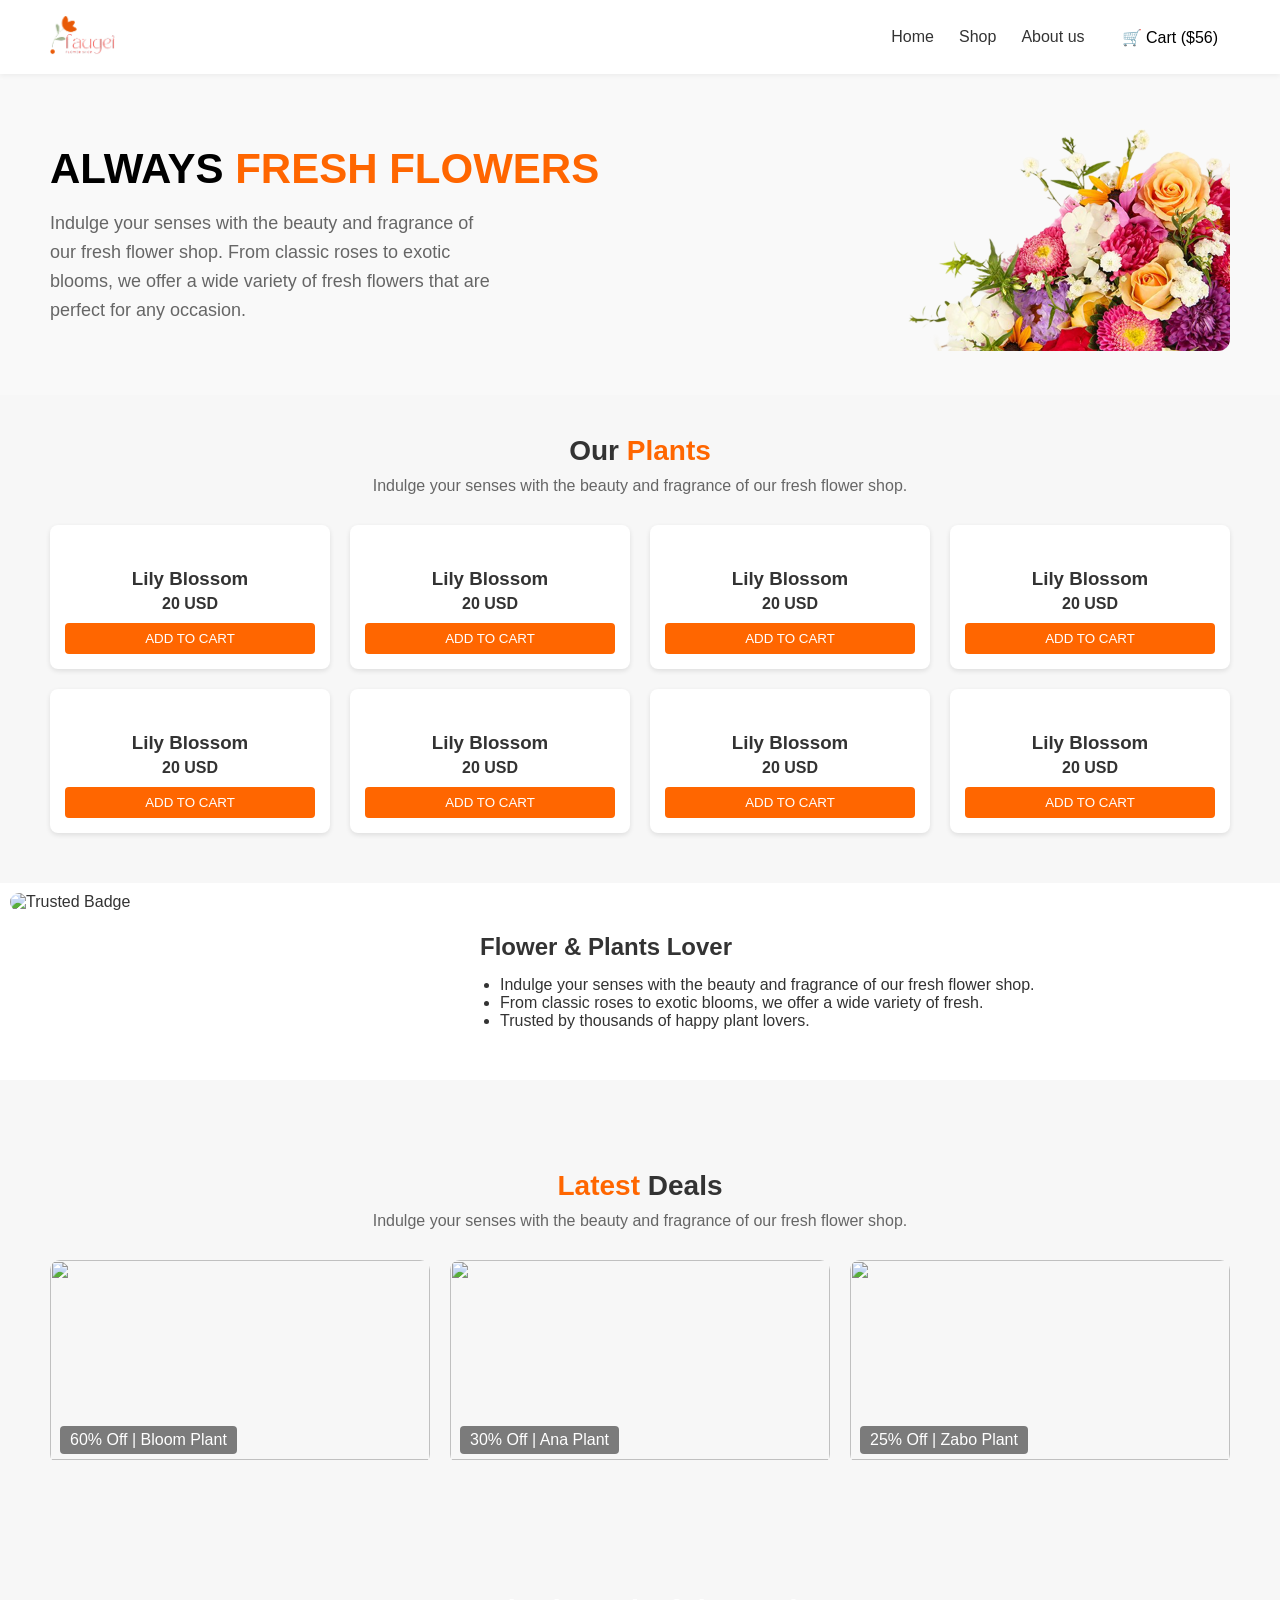
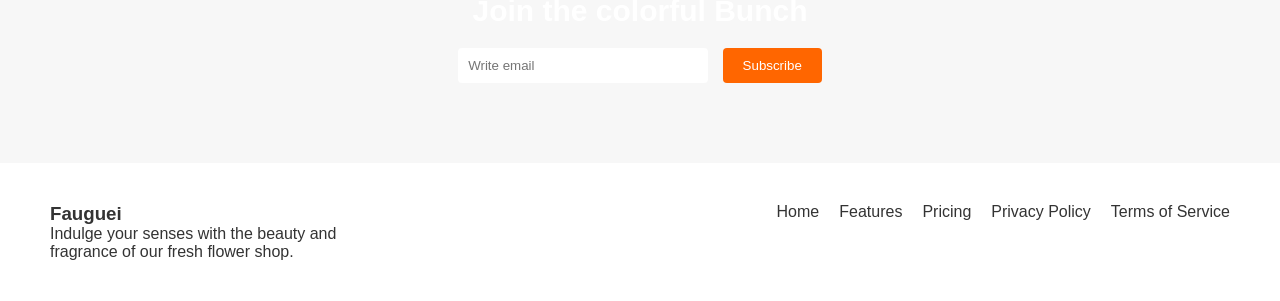
==== assignment2.html @ 5e363821 "nav bar and banner section" ====
<!DOCTYPE html>
<html lang="en">
<head>
  <meta charset="UTF-8">
  <meta name="viewport" content="width=device-width, initial-scale=1.0">
  <title>Fauguei Flower Shop</title>
  <link rel="stylesheet" href="style.css">
</head>
<body>

  <!-- Navbar -->
<nav class="navbar">
  <!-- Left: Logo -->
  <div class="logo">
    <img src="logo.png" alt="Website Logo"> 
  </div>

  <!-- Right: Menu items + cart -->
  <div class="menu">
    <a href="#">Home</a>
    <a href="#">Shop</a>
    <a href="#">About us</a>
    <a href="#" class="cart">
      🛒 Cart ($56)
    </a>
  </div>

  <!-- Mobile Cart (only shows on small screens) -->
  <div class="mobile-cart">
    🛒 Cart ($56)
  </div>
</nav>


  <section class="banner">
  <!-- Left Content -->
  <div class="banner-content">
    <h1>
      <span class="black-text">ALWAYS</span> 
      <span class="orange-text">FRESH FLOWERS</span>
    </h1>
    <p>
      Indulge your senses with the beauty and fragrance of our fresh flower shop.  
      From classic roses to exotic blooms, we offer a wide variety of fresh flowers  
      that are perfect for any occasion.
    </p>
  </div>

  <!-- Right Image -->
  <div class="banner-image">
    <img src="hero-flower.png" alt="Beautiful Flowers">
  </div>
</section>



  <!-- Plants Section -->
  <h2 class="section-title">Our <span style="color:#ff6600;">Plants</span></h2>
  <p class="section-subtitle">Indulge your senses with the beauty and fragrance of our fresh flower shop.</p>

  <div class="plants-grid">
    <!-- Repeat 8 cards -->
    <div class="plant-card">
      <img src="https://images.unsplash.com/photo-1616627981396-bf3e7303e4f8" alt="">
      <h3>Lily Blossom</h3>
      <p>20 USD</p>
      <button onclick="alert('Flower Added to Cart')">ADD TO CART</button>
    </div>
    <div class="plant-card">
      <img src="https://images.unsplash.com/photo-1616627981396-bf3e7303e4f8" alt="">
      <h3>Lily Blossom</h3>
      <p>20 USD</p>
      <button onclick="alert('Flower Added to Cart')">ADD TO CART</button>
    </div>
    <div class="plant-card">
      <img src="https://images.unsplash.com/photo-1616627981396-bf3e7303e4f8" alt="">
      <h3>Lily Blossom</h3>
      <p>20 USD</p>
      <button onclick="alert('Flower Added to Cart')">ADD TO CART</button>
    </div>
    <div class="plant-card">
      <img src="https://images.unsplash.com/photo-1616627981396-bf3e7303e4f8" alt="">
      <h3>Lily Blossom</h3>
      <p>20 USD</p>
      <button onclick="alert('Flower Added to Cart')">ADD TO CART</button>
    </div>
    <div class="plant-card">
      <img src="https://images.unsplash.com/photo-1616627981396-bf3e7303e4f8" alt="">
      <h3>Lily Blossom</h3>
      <p>20 USD</p>
      <button onclick="alert('Flower Added to Cart')">ADD TO CART</button>
    </div>
    <div class="plant-card">
      <img src="https://images.unsplash.com/photo-1616627981396-bf3e7303e4f8" alt="">
      <h3>Lily Blossom</h3>
      <p>20 USD</p>
      <button onclick="alert('Flower Added to Cart')">ADD TO CART</button>
    </div>
    <div class="plant-card">
      <img src="https://images.unsplash.com/photo-1616627981396-bf3e7303e4f8" alt="">
      <h3>Lily Blossom</h3>
      <p>20 USD</p>
      <button onclick="alert('Flower Added to Cart')">ADD TO CART</button>
    </div>
    <div class="plant-card">
      <img src="https://images.unsplash.com/photo-1616627981396-bf3e7303e4f8" alt="">
      <h3>Lily Blossom</h3>
      <p>20 USD</p>
      <button onclick="alert('Flower Added to Cart')">ADD TO CART</button>
    </div>
  </div>

  <!-- Plants Lover Section -->
  <section class="lover-section">
    <img src="https://images.unsplash.com/photo-1509042239860-f550ce710b93" alt="">
    <img src="https://upload.wikimedia.org/wikipedia/commons/thumb/e/e4/Gold_Star_with_Seal.svg/512px-Gold_Star_with_Seal.svg.png" class="trusted-badge" alt="Trusted Badge">
    <div class="lover-content">
      <h2>Flower & Plants Lover</h2>
      <ul>
        <li>Indulge your senses with the beauty and fragrance of our fresh flower shop.</li>
        <li>From classic roses to exotic blooms, we offer a wide variety of fresh.</li>
        <li>Trusted by thousands of happy plant lovers.</li>
      </ul>
    </div>
  </section>

  <!-- Latest Deals -->
  <section class="deals-section">
    <h2 class="section-title"><span style="color:#ff6600;">Latest</span> Deals</h2>
    <p class="section-subtitle">Indulge your senses with the beauty and fragrance of our fresh flower shop.</p>
    <div class="deals-grid">
      <div class="deal-card">
        <img src="https://images.unsplash.com/photo-1524592094714-0f0654e20314" alt="">
        <div class="deal-text">60% Off | Bloom Plant</div>
      </div>
      <div class="deal-card">
        <img src="https://images.unsplash.com/photo-1509042239860-f550ce710b93" alt="">
        <div class="deal-text">30% Off | Ana Plant</div>
      </div>
      <div class="deal-card">
        <img src="https://images.unsplash.com/photo-1524592094714-0f0654e20314" alt="">
        <div class="deal-text">25% Off | Zabo Plant</div>
      </div>
    </div>
  </section>

  <!-- Join Section -->
  <section class="join-section">
    <h2>Join the colorful Bunch</h2>
    <input type="email" placeholder="Write email">
    <button>Subscribe</button>
  </section>

  <!-- Footer -->
  <footer>
    <div class="footer-left">
      <h3>Fauguei</h3>
      <p>Indulge your senses with the beauty and fragrance of our fresh flower shop.</p>
    </div>
    <div class="footer-links">
      <a href="#">Home</a>
      <a href="#">Features</a>
      <a href="#">Pricing</a>
      <a href="#">Privacy Policy</a>
      <a href="#">Terms of Service</a>
    </div>
  </footer>

</body>
</html>
---- style.css ----
* {
  margin: 0;
  padding: 0;
  box-sizing: border-box;
  font-family: Arial, sans-serif;
}

body {
  background: #f7f7f7;
  color: #333;
}

a {
  text-decoration: none;
  color: inherit;
}

/* NAVBAR BASE */
.navbar {
  width: 100%;
  display: flex;
  justify-content: space-between;
  align-items: center;
  padding: 15px 50px;
  background: #fff;
  box-shadow: 0 2px 5px rgba(0,0,0,0.05);
  position: sticky;
  top: 0;
  z-index: 100;
}

.logo img {
  height: 40px; /* Adjust logo size */
}

.menu {
  display: flex;
  align-items: center;
  gap: 25px;
}

.menu a {
  text-decoration: none;
  color: #333;
  font-weight: 500;
}

.menu a.cart {
  background: white;
  color: black;
  padding: 8px 12px;
  border-radius: 5px;
}

/* Hide mobile cart on desktop */
.mobile-cart {
  display: none;
}

/* MOBILE RESPONSIVE */
@media (max-width: 768px) {
  /* Hide normal menu links */
  .menu {
    display: none;
  }

  /* Show mobile cart icon on right */
  .mobile-cart {
    display: block;
    background: #ff6600;
    color: #fff;
    padding: 8px 12px;
    border-radius: 5px;
    font-weight: bold;
  }
}


/* Banner Section */
.banner {
  display: flex;
  align-items: center;
  justify-content: space-between;
  padding: 40px 50px;  /* Reduced padding for less gap */
  background: #f9f9f9;
  gap: 30px;           /* Slight gap between image & text */
}

.banner-content {
  flex: 1;
}

.banner-content h1 {
  font-size: 42px;
  font-weight: bold;
  line-height: 1.2;
  margin-bottom: 15px; /* Less bottom margin for tighter spacing */
}

/* Black & Orange text colors */
.banner-content .black-text {
  color: #000;
}

.banner-content .orange-text {
  color: #ff6600;
}

.banner-content p {
  font-size: 18px;
  color: #666;
  max-width: 450px;
  line-height: 1.6;
  margin-bottom: 0; /* No extra gap */
}

.banner-image {
  flex: 1;
  text-align: right;
}

.banner-image img {
  width: 380px; /* Slightly smaller */
  max-width: 100%;
  border-radius: 12px;
}

/* Mobile Responsive */
@media (max-width: 768px) {
  .banner {
    flex-direction: column;
    text-align: left;
    padding: 20px;
  }

  .banner-image {
    order: -1;        /* Moves image to top */
    text-align: center;
    margin-bottom: 15px;
  }

  .banner-content h1 {
    font-size: 32px;
  }

  .banner-content p {
    font-size: 16px;
  }
}



/* PLANTS SECTION */
.section-title {
  text-align: center;
  margin: 40px 0 10px;
  font-size: 28px;
}

.section-subtitle {
  text-align: center;
  margin-bottom: 30px;
  color: #666;
}

.plants-grid {
  display: grid;
  grid-template-columns: repeat(4, 1fr);
  gap: 20px;
  padding: 0 50px 50px;
}

.plant-card {
  background: #fff;
  padding: 15px;
  text-align: center;
  border-radius: 8px;
  box-shadow: 0 2px 5px rgba(0,0,0,0.1);
}

.plant-card img {
  width: 100%;
  border-radius: 8px;
}

.plant-card h3 {
  margin: 10px 0 5px;
}

.plant-card p {
  font-weight: bold;
  margin-bottom: 10px;
}

.plant-card button {
  background: #ff6600;
  color: #fff;
  padding: 8px 15px;
  border: none;
  cursor: pointer;
  width: 100%;
  border-radius: 4px;
}

/* Plants Lover Section */
.lover-section {
  display: flex;
  align-items: center;
  justify-content: space-between;
  padding: 50px;
  background: #fff;
  position: relative;
}

.lover-section img {
  width: 400px;
  border-radius: 10px;
}

.lover-content {
  flex: 1;
  padding-left: 30px;
}

.lover-content h2 {
  margin-bottom: 15px;
}

.lover-content ul {
  list-style: disc;
  padding-left: 20px;
}

/* Trusted Badge */
.trusted-badge {
  position: absolute;
  top: 10px;
  left: 10px;
  width: 80px;
  animation: spin 6s linear infinite;
}

@keyframes spin {
  0% { transform: rotate(0deg); }
  100% { transform: rotate(360deg); }
}

/* Latest Deals */
.deals-section {
  padding: 50px;
}

.deals-grid {
  display: grid;
  grid-template-columns: repeat(3, 1fr);
  gap: 20px;
}

.deal-card {
  position: relative;
  border-radius: 10px;
  overflow: hidden;
}

.deal-card img {
  width: 100%;
  height: 200px;
  object-fit: cover;
}

.deal-text {
  position: absolute;
  bottom: 10px;
  left: 10px;
  background: rgba(0,0,0,0.5);
  color: #fff;
  padding: 5px 10px;
  border-radius: 4px;
}

/* Join Section */
.join-section {
  background: url('https://images.unsplash.com/photo-1501004318641-b39e6451bec6') center/cover;
  text-align: center;
  padding: 80px 20px;
  color: #fff;
}

.join-section h2 {
  font-size: 30px;
  margin-bottom: 20px;
}

.join-section input {
  padding: 10px;
  width: 250px;
  border: none;
  border-radius: 4px;
}

.join-section button {
  padding: 10px 20px;
  background: #ff6600;
  color: #fff;
  border: none;
  margin-left: 10px;
  border-radius: 4px;
  cursor: pointer;
}

/* Footer */
footer {
  display: flex;
  justify-content: space-between;
  padding: 40px 50px;
  background: #fff;
  flex-wrap: wrap;
}

.footer-left {
  max-width: 300px;
}

.footer-links {
  display: flex;
  flex-wrap: wrap;
  gap: 20px;
}

/* Responsive */
@media (max-width: 992px) {
  .plants-grid {
    grid-template-columns: repeat(2, 1fr);
  }

  .deals-grid {
    grid-template-columns: 1fr;
  }
}

@media (max-width: 768px) {
  .menu {
    display: none;
  }

  .banner {
    flex-direction: column;
    text-align: left;
  }

  .banner img {
    margin-bottom: 20px;
  }

  .lover-section {
    flex-direction: column;
  }

  .lover-content {
    padding-left: 0;
    margin-top: 20px;
  }

  .trusted-badge {
    display: none;
  }

  .join-section input {
    width: 70%;
    margin-bottom: 10px;
  }

  footer {
    flex-direction: column;
    align-items: center;
    text-align: center;
  }
}
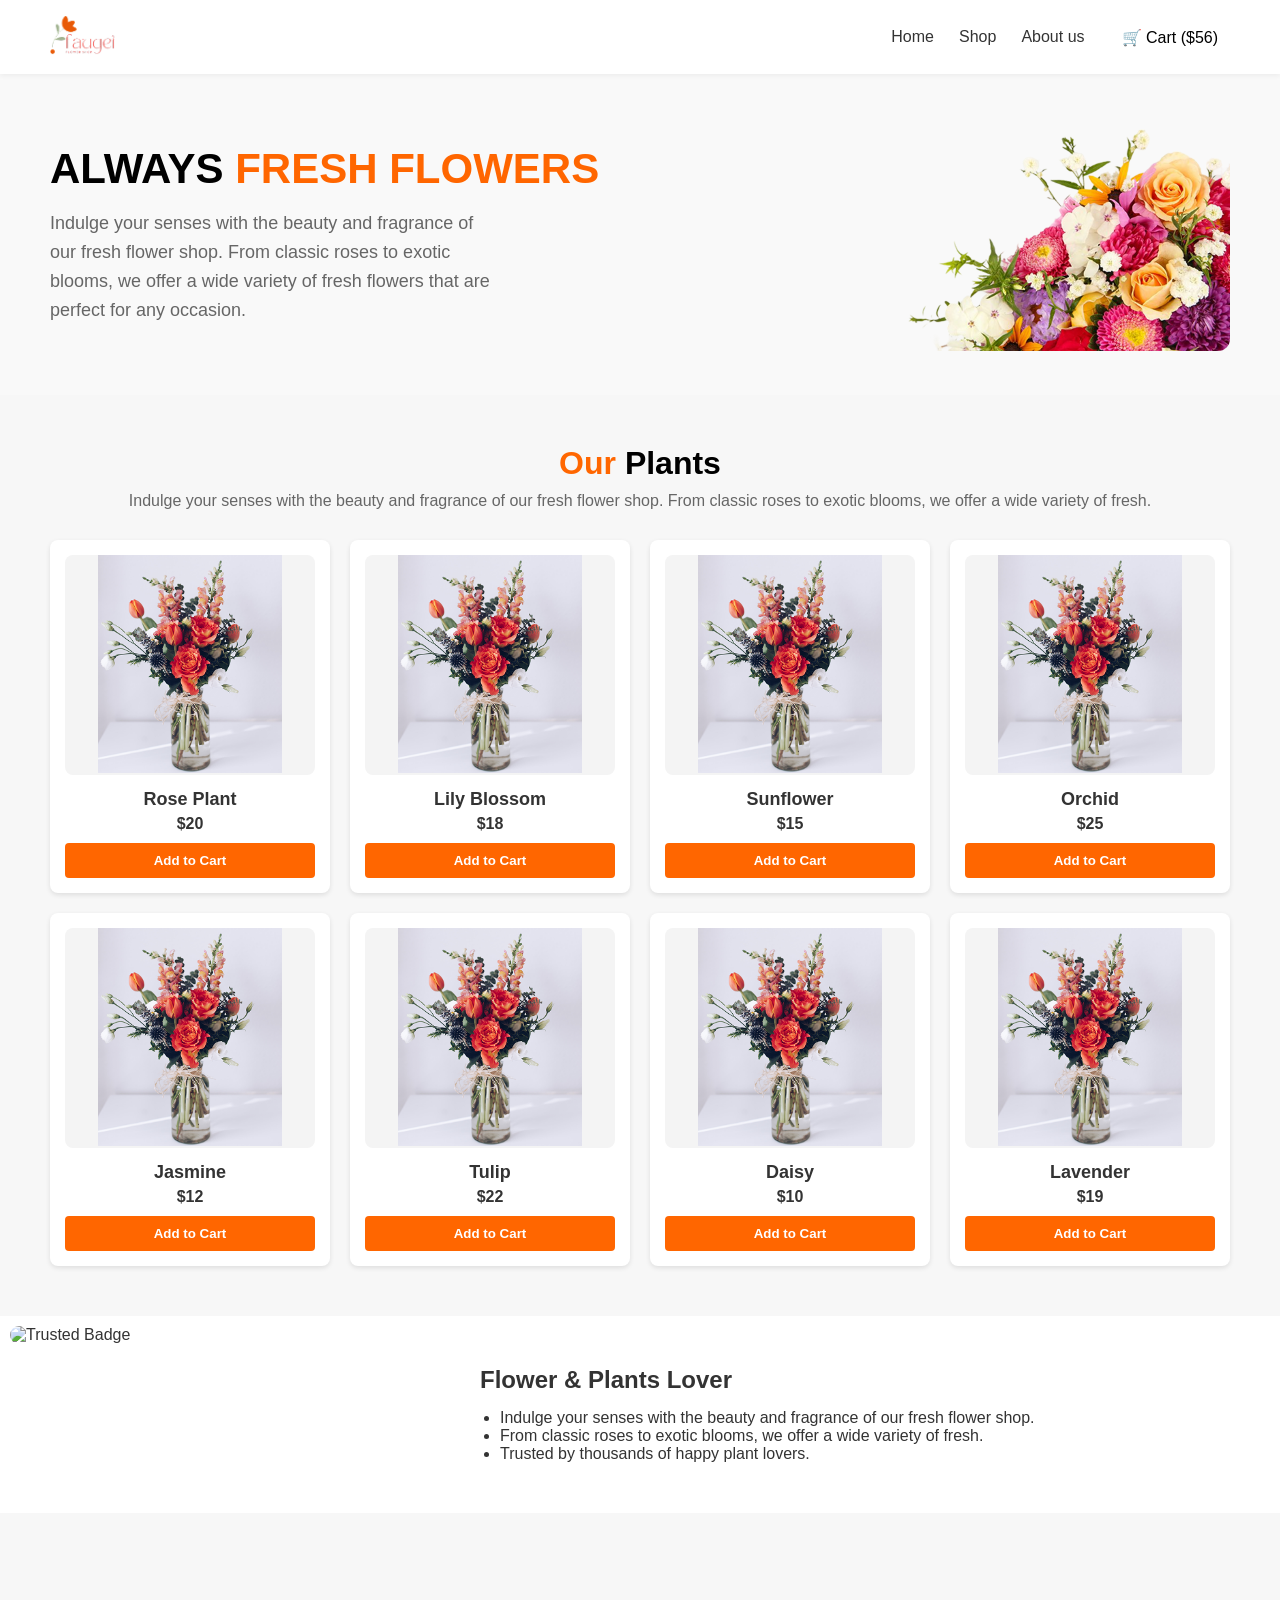
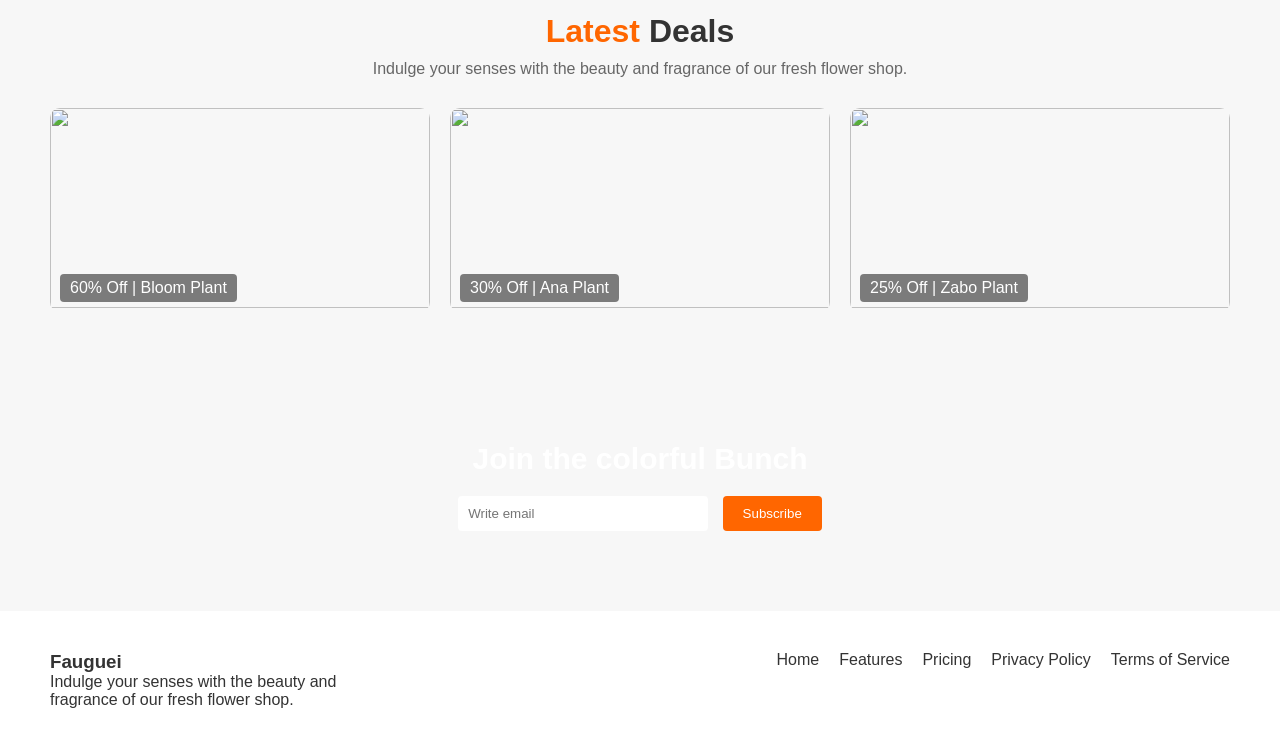
==== commit 5537f8a1: "Plants section" ====
--- a/assignment2.html
+++ b/assignment2.html
@@ -54,61 +54,79 @@
 
 
 
-  <!-- Plants Section -->
-  <h2 class="section-title">Our <span style="color:#ff6600;">Plants</span></h2>
-  <p class="section-subtitle">Indulge your senses with the beauty and fragrance of our fresh flower shop.</p>
+  <section class="plants-section">
+  <!-- Section Title -->
+  <h2 class="section-title">
+    <span class="orange-text">Our</span> <span class="black-text">Plants</span>
+  </h2>
+  <p class="section-subtitle">
+    Indulge your senses with the beauty and fragrance of our fresh flower shop. From classic roses to exotic blooms, we offer a wide variety of fresh.
+  </p>
 
+ 
+
+
+  <!-- Plants Grid -->
   <div class="plants-grid">
     <!-- Repeat 8 cards -->
     <div class="plant-card">
-      <img src="https://images.unsplash.com/photo-1616627981396-bf3e7303e4f8" alt="">
+      <img src="sample-flower-image.png" alt="Plant">
+      <h3>Rose Plant</h3>
+      <p class="price">$20</p>
+      <button onclick="alert('Flower Added to Cart')">Add to Cart</button>
+    </div>
+
+    <div class="plant-card">
+      <img src="sample-flower-image.png" alt="Plant">
       <h3>Lily Blossom</h3>
-      <p>20 USD</p>
-      <button onclick="alert('Flower Added to Cart')">ADD TO CART</button>
+      <p class="price">$18</p>
+      <button onclick="alert('Flower Added to Cart')">Add to Cart</button>
     </div>
+
     <div class="plant-card">
-      <img src="https://images.unsplash.com/photo-1616627981396-bf3e7303e4f8" alt="">
-      <h3>Lily Blossom</h3>
-      <p>20 USD</p>
-      <button onclick="alert('Flower Added to Cart')">ADD TO CART</button>
+      <img src="sample-flower-image.png" alt="Plant">
+      <h3>Sunflower</h3>
+      <p class="price">$15</p>
+      <button onclick="alert('Flower Added to Cart')">Add to Cart</button>
     </div>
+
     <div class="plant-card">
-      <img src="https://images.unsplash.com/photo-1616627981396-bf3e7303e4f8" alt="">
-      <h3>Lily Blossom</h3>
-      <p>20 USD</p>
-      <button onclick="alert('Flower Added to Cart')">ADD TO CART</button>
+      <img src="sample-flower-image.png" alt="Plant">
+      <h3>Orchid</h3>
+      <p class="price">$25</p>
+      <button onclick="alert('Flower Added to Cart')">Add to Cart</button>
     </div>
+
     <div class="plant-card">
-      <img src="https://images.unsplash.com/photo-1616627981396-bf3e7303e4f8" alt="">
-      <h3>Lily Blossom</h3>
-      <p>20 USD</p>
-      <button onclick="alert('Flower Added to Cart')">ADD TO CART</button>
+      <img src="sample-flower-image.png" alt="Plant">
+      <h3>Jasmine</h3>
+      <p class="price">$12</p>
+      <button onclick="alert('Flower Added to Cart')">Add to Cart</button>
     </div>
+
     <div class="plant-card">
-      <img src="https://images.unsplash.com/photo-1616627981396-bf3e7303e4f8" alt="">
-      <h3>Lily Blossom</h3>
-      <p>20 USD</p>
-      <button onclick="alert('Flower Added to Cart')">ADD TO CART</button>
+      <img src="sample-flower-image.png" alt="Plant">
+      <h3>Tulip</h3>
+      <p class="price">$22</p>
+      <button onclick="alert('Flower Added to Cart')">Add to Cart</button>
     </div>
+
     <div class="plant-card">
-      <img src="https://images.unsplash.com/photo-1616627981396-bf3e7303e4f8" alt="">
-      <h3>Lily Blossom</h3>
-      <p>20 USD</p>
-      <button onclick="alert('Flower Added to Cart')">ADD TO CART</button>
+      <img src="sample-flower-image.png" alt="Plant">
+      <h3>Daisy</h3>
+      <p class="price">$10</p>
+      <button onclick="alert('Flower Added to Cart')">Add to Cart</button>
     </div>
+
     <div class="plant-card">
-      <img src="https://images.unsplash.com/photo-1616627981396-bf3e7303e4f8" alt="">
-      <h3>Lily Blossom</h3>
-      <p>20 USD</p>
-      <button onclick="alert('Flower Added to Cart')">ADD TO CART</button>
-    </div>
-    <div class="plant-card">
-      <img src="https://images.unsplash.com/photo-1616627981396-bf3e7303e4f8" alt="">
-      <h3>Lily Blossom</h3>
-      <p>20 USD</p>
-      <button onclick="alert('Flower Added to Cart')">ADD TO CART</button>
+      <img src="sample-flower-image.png" alt="Plant">
+      <h3>Lavender</h3>
+      <p class="price">$19</p>
+      <button onclick="alert('Flower Added to Cart')">Add to Cart</button>
     </div>
   </div>
+</section>
+
 
   <!-- Plants Lover Section -->
   <section class="lover-section">
--- a/style.css
+++ b/style.css
@@ -150,19 +150,32 @@
 
 
 
-/* PLANTS SECTION */
+/* Section Title */
 .section-title {
   text-align: center;
-  margin: 40px 0 10px;
-  font-size: 28px;
-}
-
+  font-size: 32px;
+  font-weight: bold;
+  margin-top: 50px;
+  margin-bottom: 10px;
+}
+
+.section-title .orange-text {
+  color: #ff6600; /* Orange for "Our" */
+}
+
+.section-title .black-text {
+  color: #000; /* Black for "Plants" */
+}
+
+/* Subtitle */
 .section-subtitle {
   text-align: center;
+  font-size: 16px;
+  color: #666;
   margin-bottom: 30px;
-  color: #666;
-}
-
+}
+
+/* Plants Grid */
 .plants-grid {
   display: grid;
   grid-template-columns: repeat(4, 1fr);
@@ -170,37 +183,63 @@
   padding: 0 50px 50px;
 }
 
+/* Plant Card */
 .plant-card {
   background: #fff;
   padding: 15px;
   text-align: center;
   border-radius: 8px;
   box-shadow: 0 2px 5px rgba(0,0,0,0.1);
-}
-
+  transition: transform 0.2s ease;
+}
+
+.plant-card:hover {
+  transform: translateY(-5px);
+}
+
+/* FIX: Full image fits nicely */
 .plant-card img {
   width: 100%;
+  height: 220px;
+  object-fit: contain; /* Show full image without cropping */
   border-radius: 8px;
+  background: #f4f4f4; /* Light background behind image */
 }
 
 .plant-card h3 {
   margin: 10px 0 5px;
-}
-
-.plant-card p {
+  font-size: 18px;
+}
+
+.plant-card .price {
   font-weight: bold;
   margin-bottom: 10px;
+  color: #333;
 }
 
 .plant-card button {
   background: #ff6600;
   color: #fff;
-  padding: 8px 15px;
+  padding: 10px 15px;
   border: none;
   cursor: pointer;
   width: 100%;
   border-radius: 4px;
-}
+  font-weight: bold;
+}
+
+.plant-card button:hover {
+  background: #e65500;
+}
+
+/* Mobile Responsive */
+@media (max-width: 992px) {
+  .plants-grid {
+    grid-template-columns: repeat(2, 1fr);
+    padding: 0 20px 40px;
+  }
+}
+
 
 /* Plants Lover Section */
 .lover-section {
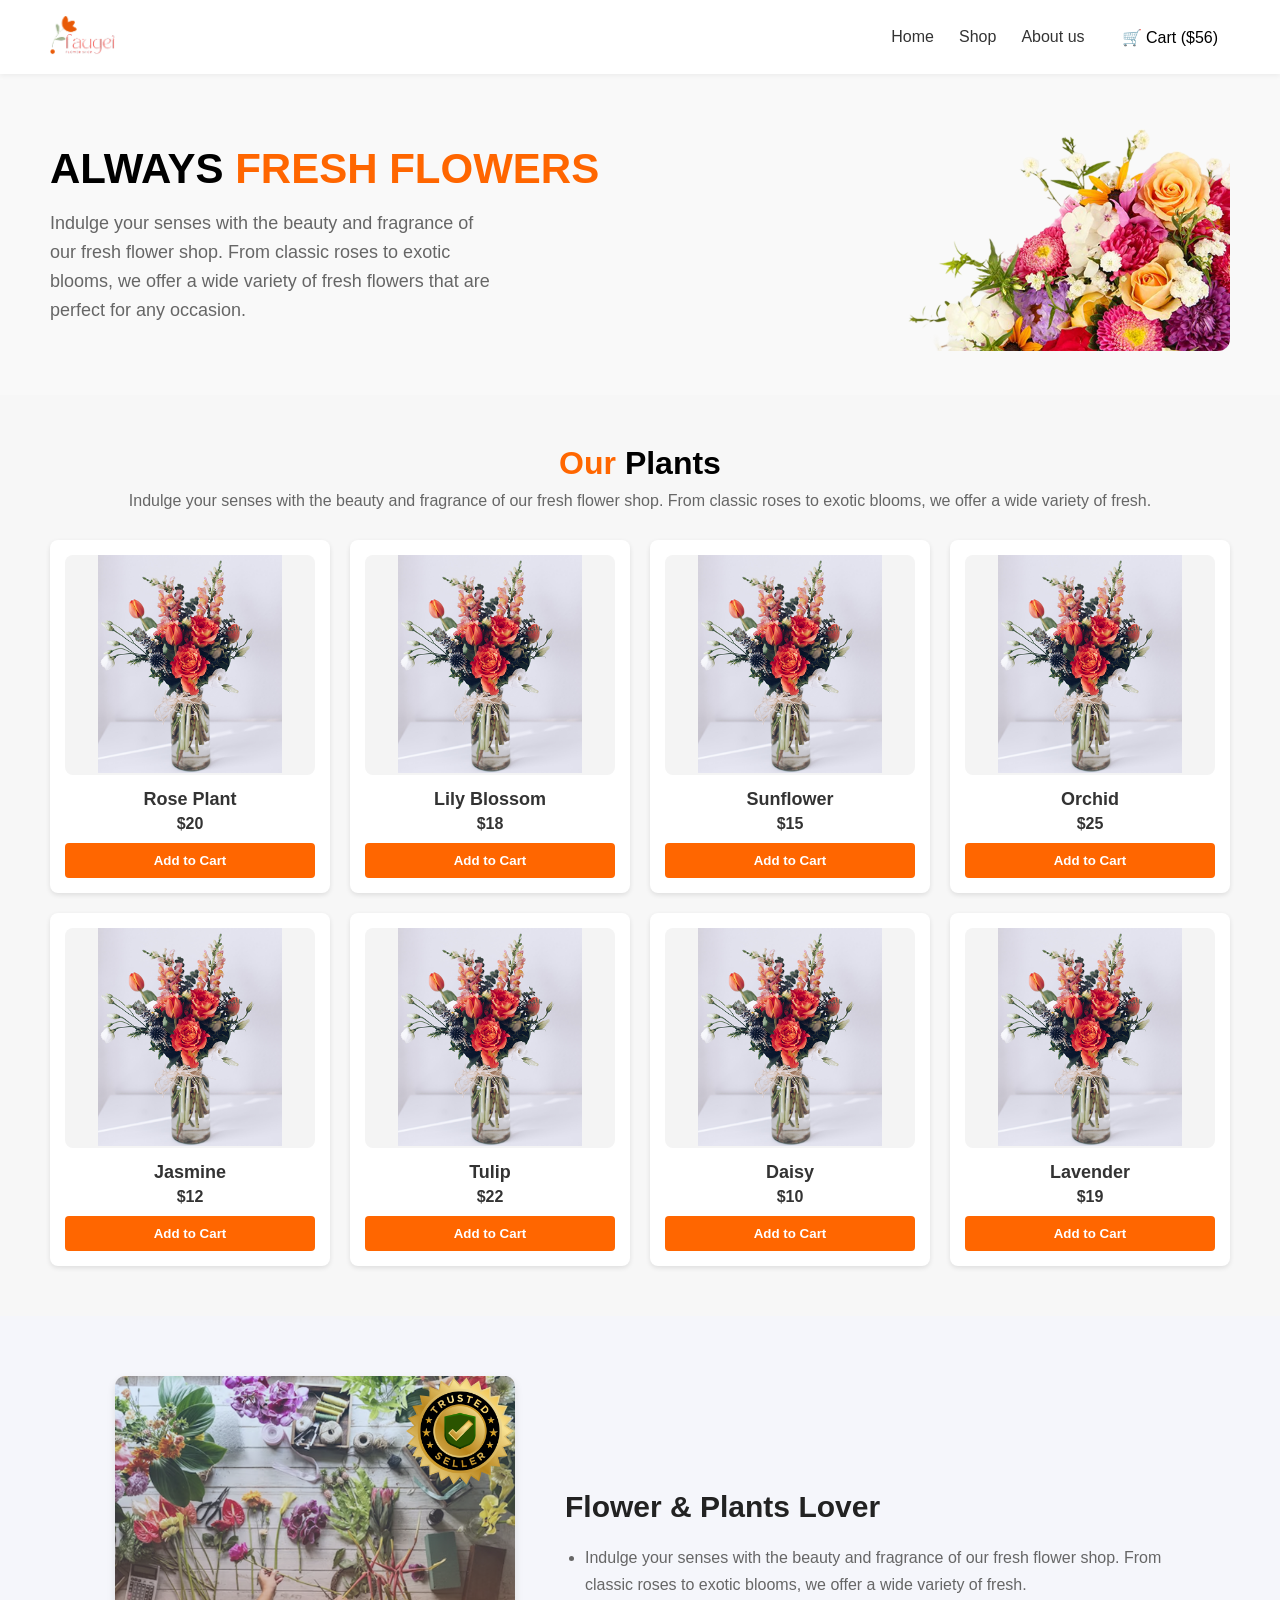
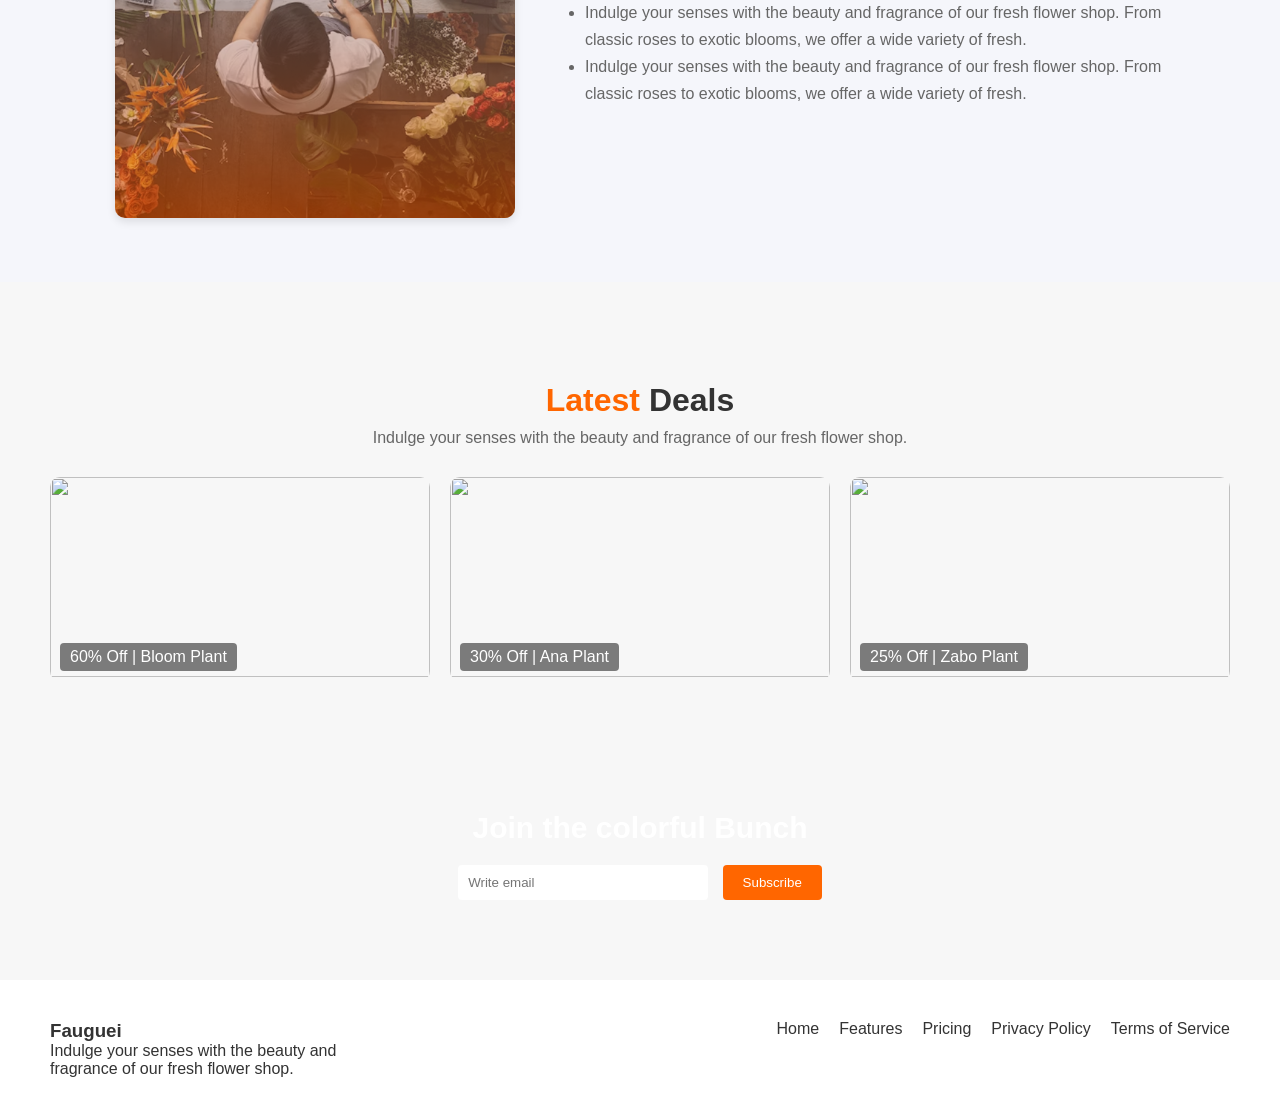
==== commit f26a7a14: "plants lover section" ====
--- a/assignment2.html
+++ b/assignment2.html
@@ -10,12 +10,10 @@
 
   <!-- Navbar -->
 <nav class="navbar">
-  <!-- Left: Logo -->
   <div class="logo">
     <img src="logo.png" alt="Website Logo"> 
   </div>
 
-  <!-- Right: Menu items + cart -->
   <div class="menu">
     <a href="#">Home</a>
     <a href="#">Shop</a>
@@ -62,9 +60,6 @@
   <p class="section-subtitle">
     Indulge your senses with the beauty and fragrance of our fresh flower shop. From classic roses to exotic blooms, we offer a wide variety of fresh.
   </p>
-
- 
-
 
   <!-- Plants Grid -->
   <div class="plants-grid">
@@ -128,19 +123,29 @@
 </section>
 
 
-  <!-- Plants Lover Section -->
-  <section class="lover-section">
-    <img src="https://images.unsplash.com/photo-1509042239860-f550ce710b93" alt="">
-    <img src="https://upload.wikimedia.org/wikipedia/commons/thumb/e/e4/Gold_Star_with_Seal.svg/512px-Gold_Star_with_Seal.svg.png" class="trusted-badge" alt="Trusted Badge">
-    <div class="lover-content">
-      <h2>Flower & Plants Lover</h2>
-      <ul>
-        <li>Indulge your senses with the beauty and fragrance of our fresh flower shop.</li>
-        <li>From classic roses to exotic blooms, we offer a wide variety of fresh.</li>
-        <li>Trusted by thousands of happy plant lovers.</li>
-      </ul>
-    </div>
-  </section>
+  <!-- Plants Lover Section --> 
+<section class="lover-section">
+  
+  <!-- Left: Image -->
+  <div class="lover-image-container">
+    <img src="flower-store.png" alt="Plant Lover" class="main-image">
+    
+    <!-- Trusted Badge on top of image -->
+    <img src="trusted-badge.png" alt="Trusted Badge" class="trusted-badge">
+  </div>
+
+  <!-- Right: Content -->
+  <div class="lover-content">
+    <h2>Flower & Plants Lover</h2>
+    <ul>
+      <li>Indulge your senses with the beauty and fragrance of our fresh flower shop. From classic roses to exotic blooms, we offer a wide variety of fresh.</li>
+      <li>Indulge your senses with the beauty and fragrance of our fresh flower shop. From classic roses to exotic blooms, we offer a wide variety of fresh.</li>
+      <li>Indulge your senses with the beauty and fragrance of our fresh flower shop. From classic roses to exotic blooms, we offer a wide variety of fresh.</li>
+    </ul>
+  </div>
+
+</section>
+
 
   <!-- Latest Deals -->
   <section class="deals-section">
--- a/style.css
+++ b/style.css
@@ -30,7 +30,7 @@
 }
 
 .logo img {
-  height: 40px; /* Adjust logo size */
+  height: 40px; 
 }
 
 .menu {
@@ -52,19 +52,18 @@
   border-radius: 5px;
 }
 
-/* Hide mobile cart on desktop */
+
 .mobile-cart {
   display: none;
 }
 
 /* MOBILE RESPONSIVE */
 @media (max-width: 768px) {
-  /* Hide normal menu links */
   .menu {
     display: none;
   }
 
-  /* Show mobile cart icon on right */
+  
   .mobile-cart {
     display: block;
     background: #ff6600;
@@ -81,9 +80,9 @@
   display: flex;
   align-items: center;
   justify-content: space-between;
-  padding: 40px 50px;  /* Reduced padding for less gap */
+  padding: 40px 50px;  
   background: #f9f9f9;
-  gap: 30px;           /* Slight gap between image & text */
+  gap: 30px;           
 }
 
 .banner-content {
@@ -94,10 +93,10 @@
   font-size: 42px;
   font-weight: bold;
   line-height: 1.2;
-  margin-bottom: 15px; /* Less bottom margin for tighter spacing */
-}
-
-/* Black & Orange text colors */
+  margin-bottom: 15px; 
+}
+
+
 .banner-content .black-text {
   color: #000;
 }
@@ -111,7 +110,7 @@
   color: #666;
   max-width: 450px;
   line-height: 1.6;
-  margin-bottom: 0; /* No extra gap */
+  margin-bottom: 0; 
 }
 
 .banner-image {
@@ -120,7 +119,7 @@
 }
 
 .banner-image img {
-  width: 380px; /* Slightly smaller */
+  width: 380px; 
   max-width: 100%;
   border-radius: 12px;
 }
@@ -134,7 +133,7 @@
   }
 
   .banner-image {
-    order: -1;        /* Moves image to top */
+    order: -1;        
     text-align: center;
     margin-bottom: 15px;
   }
@@ -160,11 +159,11 @@
 }
 
 .section-title .orange-text {
-  color: #ff6600; /* Orange for "Our" */
+  color: #ff6600; 
 }
 
 .section-title .black-text {
-  color: #000; /* Black for "Plants" */
+  color: #000; 
 }
 
 /* Subtitle */
@@ -197,13 +196,13 @@
   transform: translateY(-5px);
 }
 
-/* FIX: Full image fits nicely */
+
 .plant-card img {
   width: 100%;
   height: 220px;
-  object-fit: contain; /* Show full image without cropping */
+  object-fit: contain; 
   border-radius: 8px;
-  background: #f4f4f4; /* Light background behind image */
+  background: #f4f4f4; 
 }
 
 .plant-card h3 {
@@ -241,48 +240,94 @@
 }
 
 
-/* Plants Lover Section */
+/* Lover Section Layout */
 .lover-section {
   display: flex;
   align-items: center;
-  justify-content: space-between;
-  padding: 50px;
-  background: #fff;
+  justify-content: center;
+  gap: 50px;
+  padding: 60px 50px;
+  background-color: #f5f6fb; 
+}
+
+/* Left: Image with Badge */
+.lover-image-container {
   position: relative;
-}
-
-.lover-section img {
-  width: 400px;
+  flex: 1;
+  max-width: 400px;
+}
+
+.main-image {
+  width: 100%;
   border-radius: 10px;
-}
-
+  box-shadow: 0 4px 8px rgba(0, 0, 0, 0.1);
+}
+
+/* Trusted Badge */
+.trusted-badge {
+  position: absolute;
+  top: -20px;
+  right: -20px; 
+  width: 150px;  
+  animation: spin 6s linear infinite;
+  z-index: 2;
+}
+
+/* Right: Content */
 .lover-content {
   flex: 1;
-  padding-left: 30px;
+  max-width: 600px;
 }
 
 .lover-content h2 {
-  margin-bottom: 15px;
+  font-size: 30px;
+  margin-bottom: 20px;
+  font-weight: 700;
+  color: #222;
 }
 
 .lover-content ul {
   list-style: disc;
   padding-left: 20px;
-}
-
-/* Trusted Badge */
-.trusted-badge {
-  position: absolute;
-  top: 10px;
-  left: 10px;
-  width: 80px;
-  animation: spin 6s linear infinite;
-}
-
+  color: #666;
+  line-height: 1.7;
+  font-size: 16px;
+}
+
+/* Badge Spin Animation */
 @keyframes spin {
   0% { transform: rotate(0deg); }
   100% { transform: rotate(360deg); }
 }
+
+/* Mobile Responsive */
+@media (max-width: 768px) {
+  .lover-section {
+    flex-direction: column;
+    text-align: left;
+    padding: 30px 20px;
+  }
+
+  .lover-image-container {
+    margin-bottom: 25px;
+    text-align: center;
+  }
+
+  .trusted-badge {
+    display: none;
+  }
+
+  .lover-content h2 {
+    font-size: 24px;
+  }
+
+  .lover-content ul {
+    font-size: 15px;
+  }
+}
+
+
+
 
 /* Latest Deals */
 .deals-section {
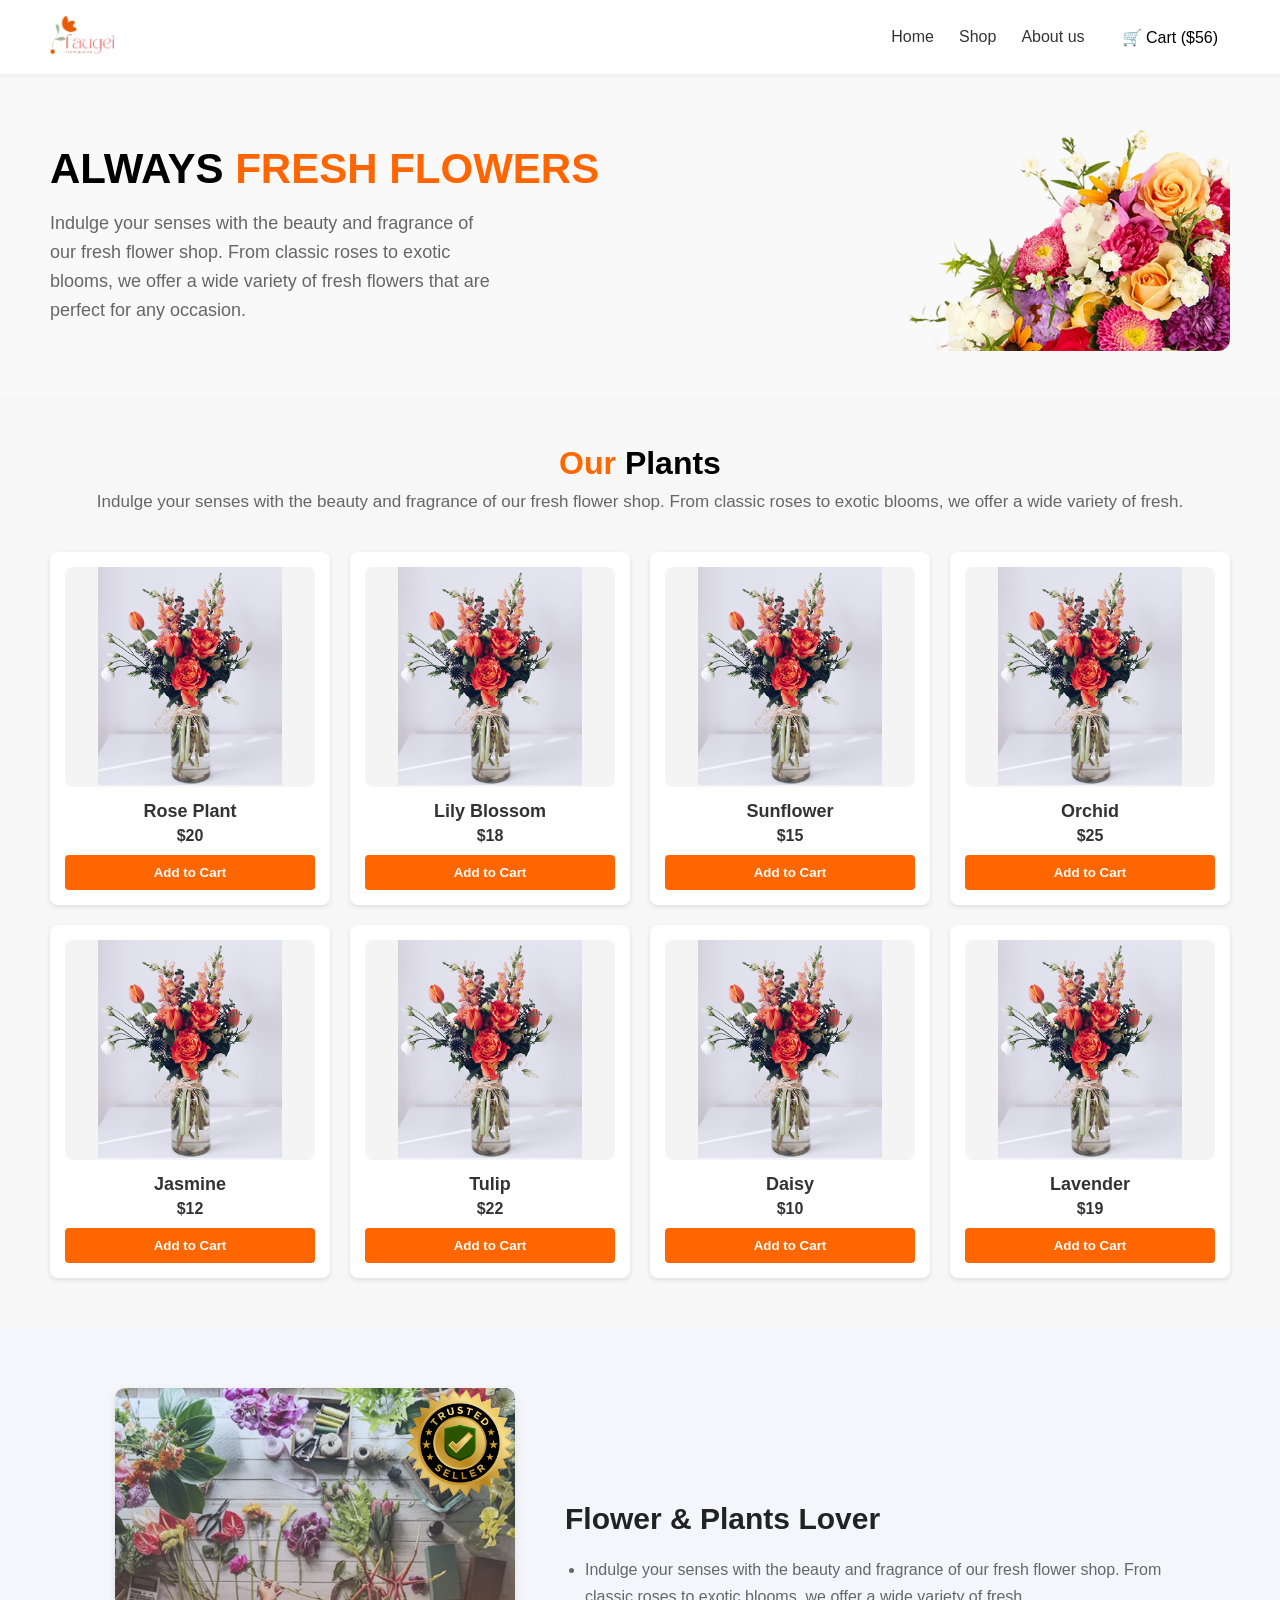
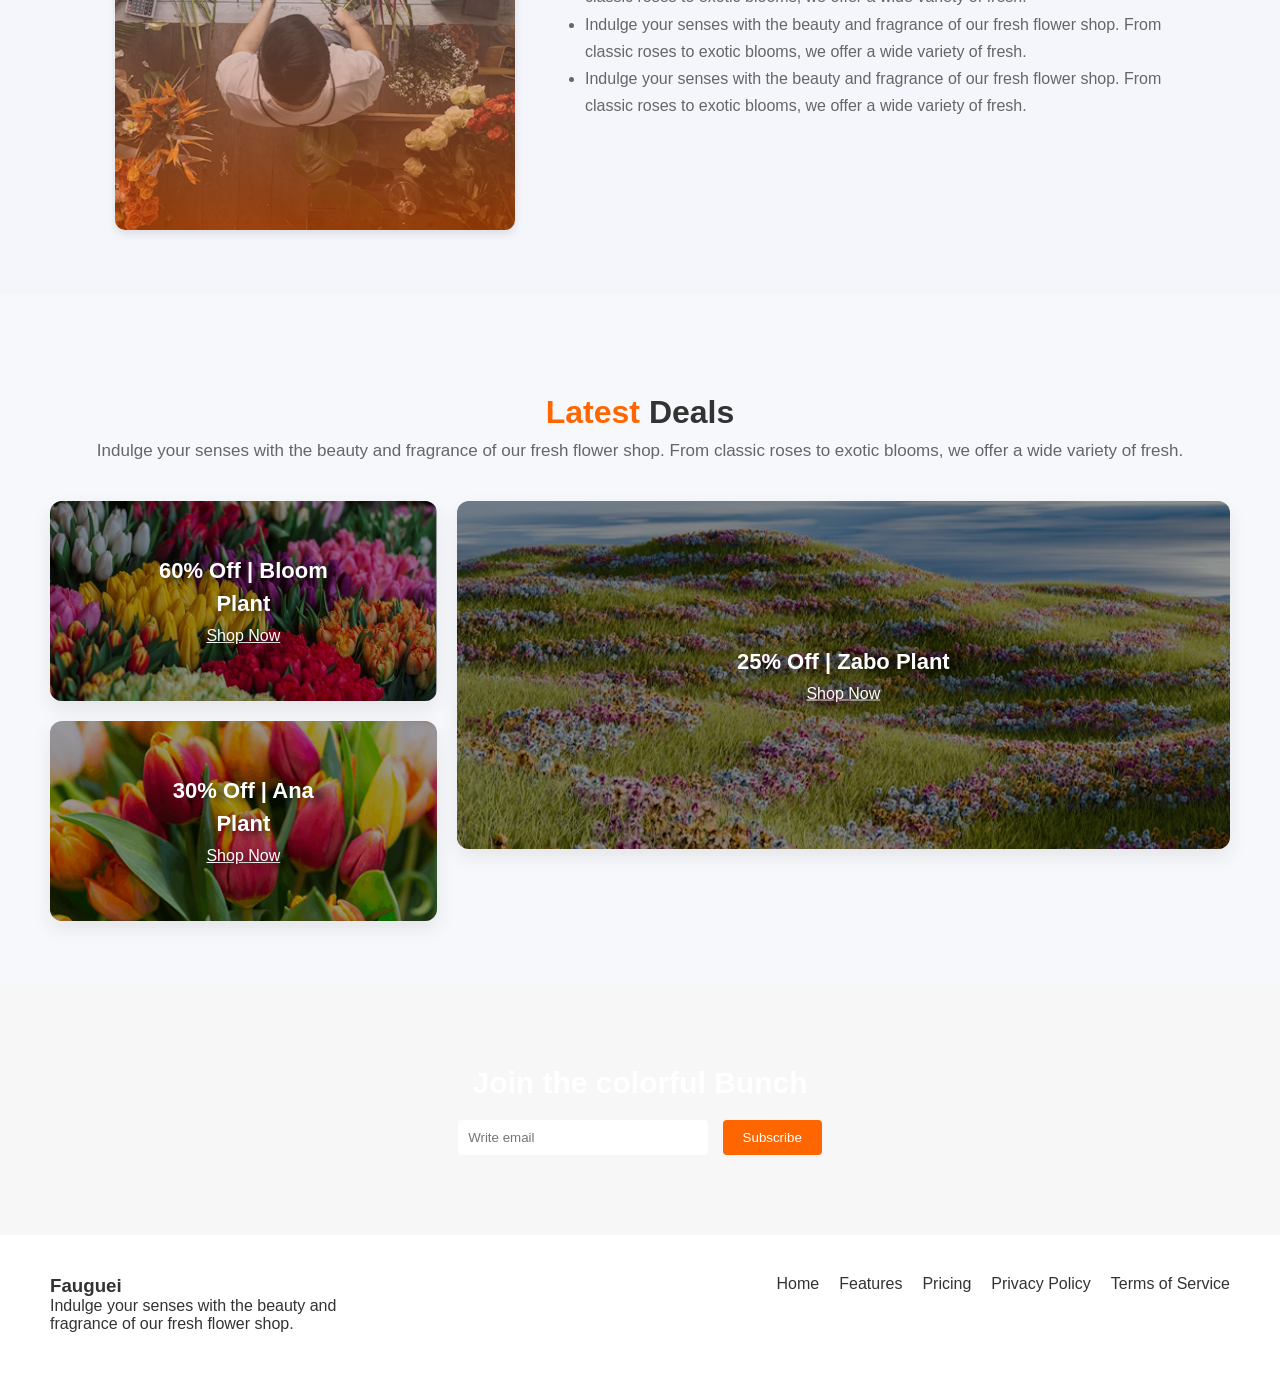
==== commit b76c73ac: "latest deal section" ====
--- a/assignment2.html
+++ b/assignment2.html
@@ -148,24 +148,37 @@
 
 
   <!-- Latest Deals -->
-  <section class="deals-section">
-    <h2 class="section-title"><span style="color:#ff6600;">Latest</span> Deals</h2>
-    <p class="section-subtitle">Indulge your senses with the beauty and fragrance of our fresh flower shop.</p>
-    <div class="deals-grid">
-      <div class="deal-card">
-        <img src="https://images.unsplash.com/photo-1524592094714-0f0654e20314" alt="">
-        <div class="deal-text">60% Off | Bloom Plant</div>
+<section class="deals-section">
+  <h2 class="section-title"><span class="highlight">Latest</span> Deals</h2>
+  <p class="section-subtitle">
+    Indulge your senses with the beauty and fragrance of our fresh flower shop. From classic roses to exotic blooms, we offer a wide variety of fresh.
+  </p>
+
+  <div class="deals-wrapper">
+    <!-- Left Column with two small cards -->
+    <div class="left-deals">
+      <div class="deal-card small">
+        <img src="deal-bloom.png" alt="Bloom Plant">
+        <div class="deal-overlay"></div> 
+        <div class="deal-text">60% Off | Bloom Plant<br><span>Shop Now</span></div>
       </div>
-      <div class="deal-card">
-        <img src="https://images.unsplash.com/photo-1509042239860-f550ce710b93" alt="">
-        <div class="deal-text">30% Off | Ana Plant</div>
+      <div class="deal-card small">
+        <img src=deal-ana.png alt="Ana Plant">
+        <div class="deal-overlay"></div> 
+        <div class="deal-text">30% Off | Ana Plant<br><span>Shop Now</span></div>
       </div>
-      <div class="deal-card">
-        <img src="https://images.unsplash.com/photo-1524592094714-0f0654e20314" alt="">
-        <div class="deal-text">25% Off | Zabo Plant</div>
-      </div>
-    </div>
-  </section>
+    </div>
+
+    <!-- Right Column with one large card -->
+    <div class="deal-card large">
+      <img src=deal-zabo.png alt="Zabo Plant">
+      <div class="deal-overlay"></div> 
+      <div class="deal-text">25% Off | Zabo Plant<br><span>Shop Now</span></div>
+    </div>
+  </div>
+</section>
+
+
 
   <!-- Join Section -->
   <section class="join-section">
--- a/style.css
+++ b/style.css
@@ -329,38 +329,149 @@
 
 
 
-/* Latest Deals */
+/* Section Styling */
 .deals-section {
   padding: 50px;
-}
-
-.deals-grid {
+  background: #f6f8fc;
+  text-align: center;
+}
+
+.section-title {
+  font-size: 32px;
+  font-weight: 700;
+  margin-bottom: 10px;
+}
+
+.section-title .highlight {
+  color: #ff6600;
+}
+
+.section-subtitle {
+  font-size: 17px;
+  color: #666;
+  margin-bottom: 40px;
+}
+
+/* Layout */
+.deals-wrapper {
   display: grid;
-  grid-template-columns: repeat(3, 1fr);
+  grid-template-columns: 1fr 2fr;
   gap: 20px;
-}
-
+  align-items: stretch;
+}
+
+/* Left small stacked cards */
+.left-deals {
+  display: flex;
+  flex-direction: column;
+  gap: 20px;
+}
+
+/* Deal Cards */
 .deal-card {
   position: relative;
-  border-radius: 10px;
+  border-radius: 12px;
   overflow: hidden;
+  box-shadow: 0 8px 20px rgba(0, 0, 0, 0.08);
 }
 
 .deal-card img {
   width: 100%;
-  height: 200px;
+  height: 100%;
   object-fit: cover;
+  display: block;
+}
+
+/* Text Overlay directly on image */
+.deal-overlay {
+  position: absolute;
+  top: 0;
+  left: 0;
+  height: 100%;
+  width: 100%;
+  background: rgba(0, 0, 0, 0.4); /* semi-transparent black */
+  z-index: 1;
 }
 
 .deal-text {
   position: absolute;
-  bottom: 10px;
-  left: 10px;
-  background: rgba(0,0,0,0.5);
+  top: 50%;
+  left: 50%;
+  transform: translate(-50%, -50%);
   color: #fff;
-  padding: 5px 10px;
-  border-radius: 4px;
-}
+  text-align: center;
+  font-weight: 700;
+  font-size: 22px;
+  line-height: 1.6;
+  text-shadow: 0 7px 6px rgba(0, 0, 0, 0.6); /* clean strong shadow */
+  z-index: 2;
+}
+
+.deal-text span {
+  display: block;
+  font-size: 15px;
+  font-weight: 500;
+  margin-top: 6px;
+  text-decoration: underline;
+}
+
+/* Small cards */
+.deal-card.small {
+  height: 200px;
+}
+
+/* Large card */
+.deal-card.large {
+  height: 80%;
+  min-height: 300px;
+}
+
+/* Text Overlay */
+.deal-text {
+  position: absolute;
+  top: 50%;
+  left: 50%;
+  transform: translate(-50%, -50%);
+ color: #ffffff;
+  font-size: 22px;
+  font-weight: 700;
+  text-align: center;
+  line-height: 1.5;
+  z-index: 2; /* must be above overlay */
+  text-shadow: 10px 3px 6px rgba(0, 0, 0, 0.6); /* optional: remove if overlay is strong */
+}
+
+.deal-text span {
+  display: block;
+  font-size: 16px;
+  font-weight: 500;
+  text-decoration: underline;
+  margin-top: 4px;
+}
+
+/* Responsive Layout */
+@media (max-width: 768px) {
+  .deals-wrapper {
+    grid-template-columns: 1fr;
+  }
+
+  .left-deals {
+    flex-direction: row;
+    overflow-x: auto;
+    gap: 15px;
+  }
+
+  .deal-card.small {
+    min-width: 200px;
+    height: 160px;
+  }
+
+  .deal-card.large {
+    margin-top: 20px;
+    height: 220px;
+  }
+}
+
 
 /* Join Section */
 .join-section {
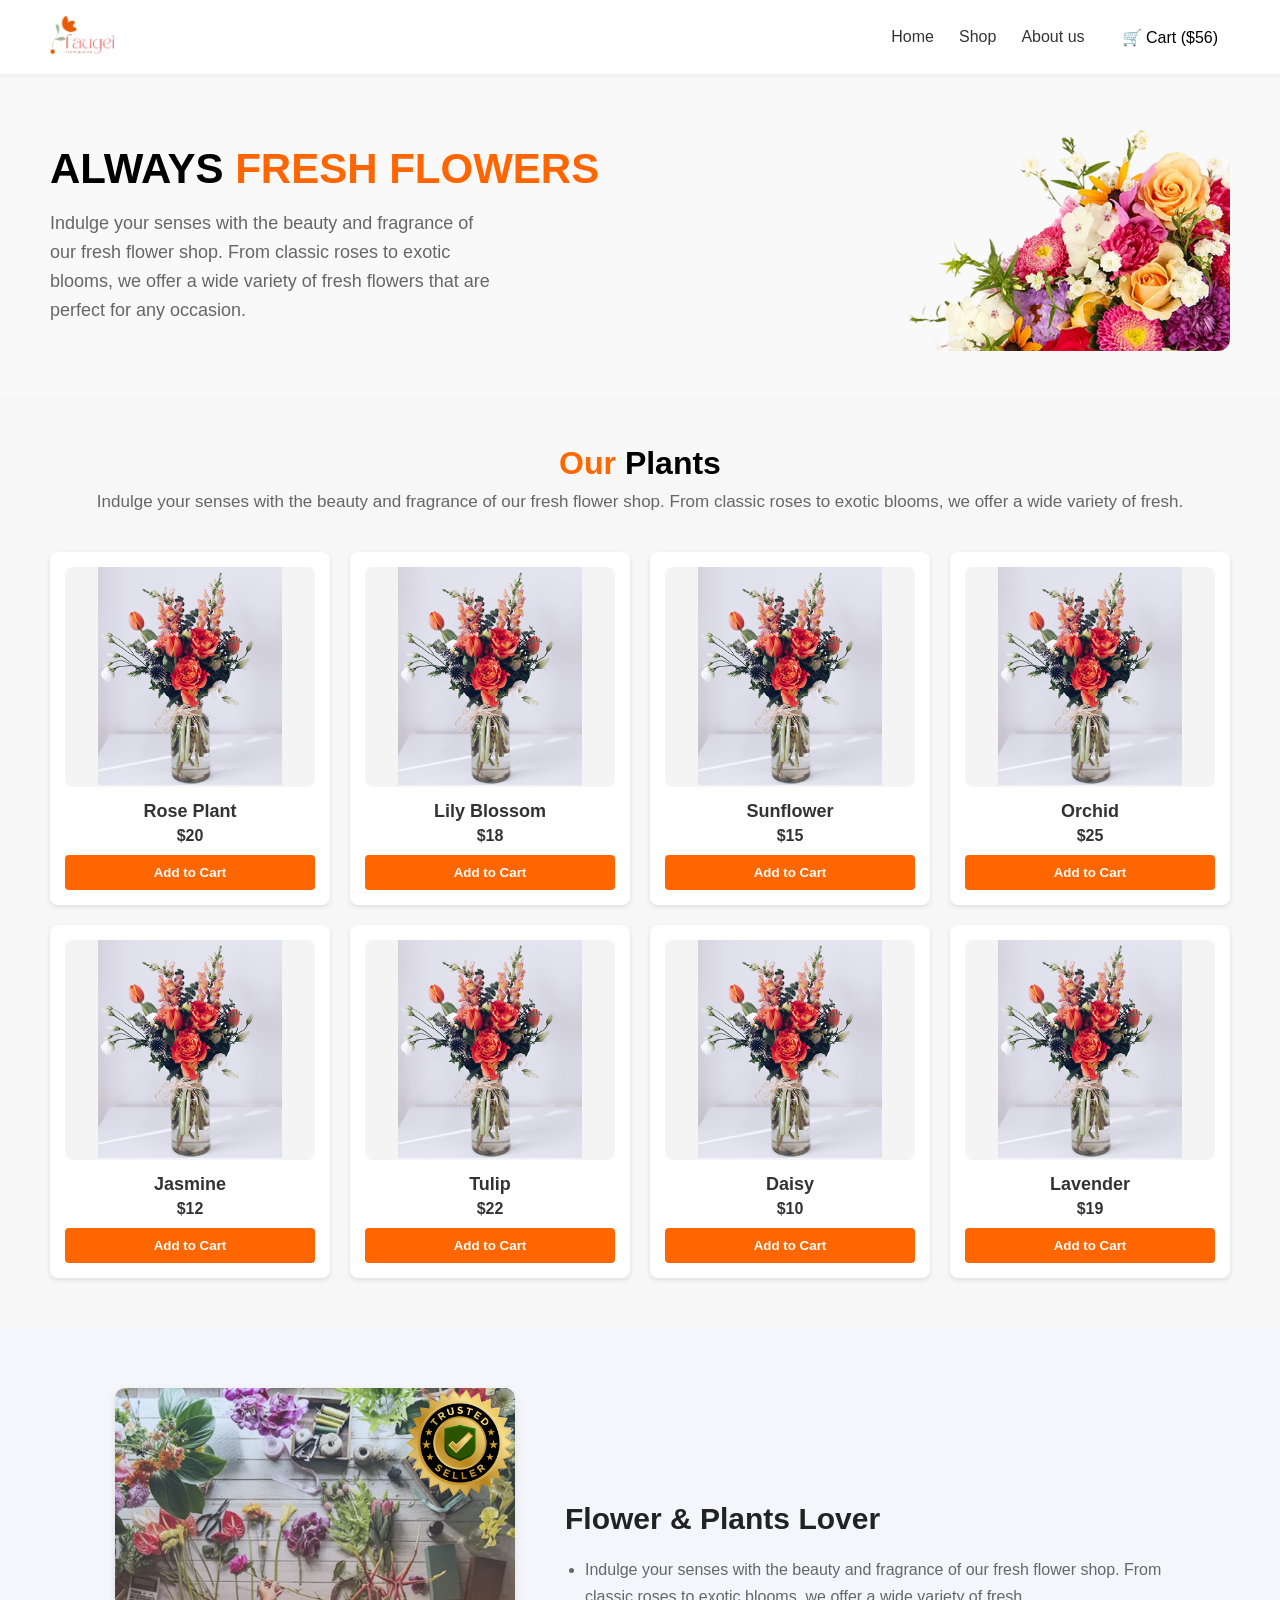
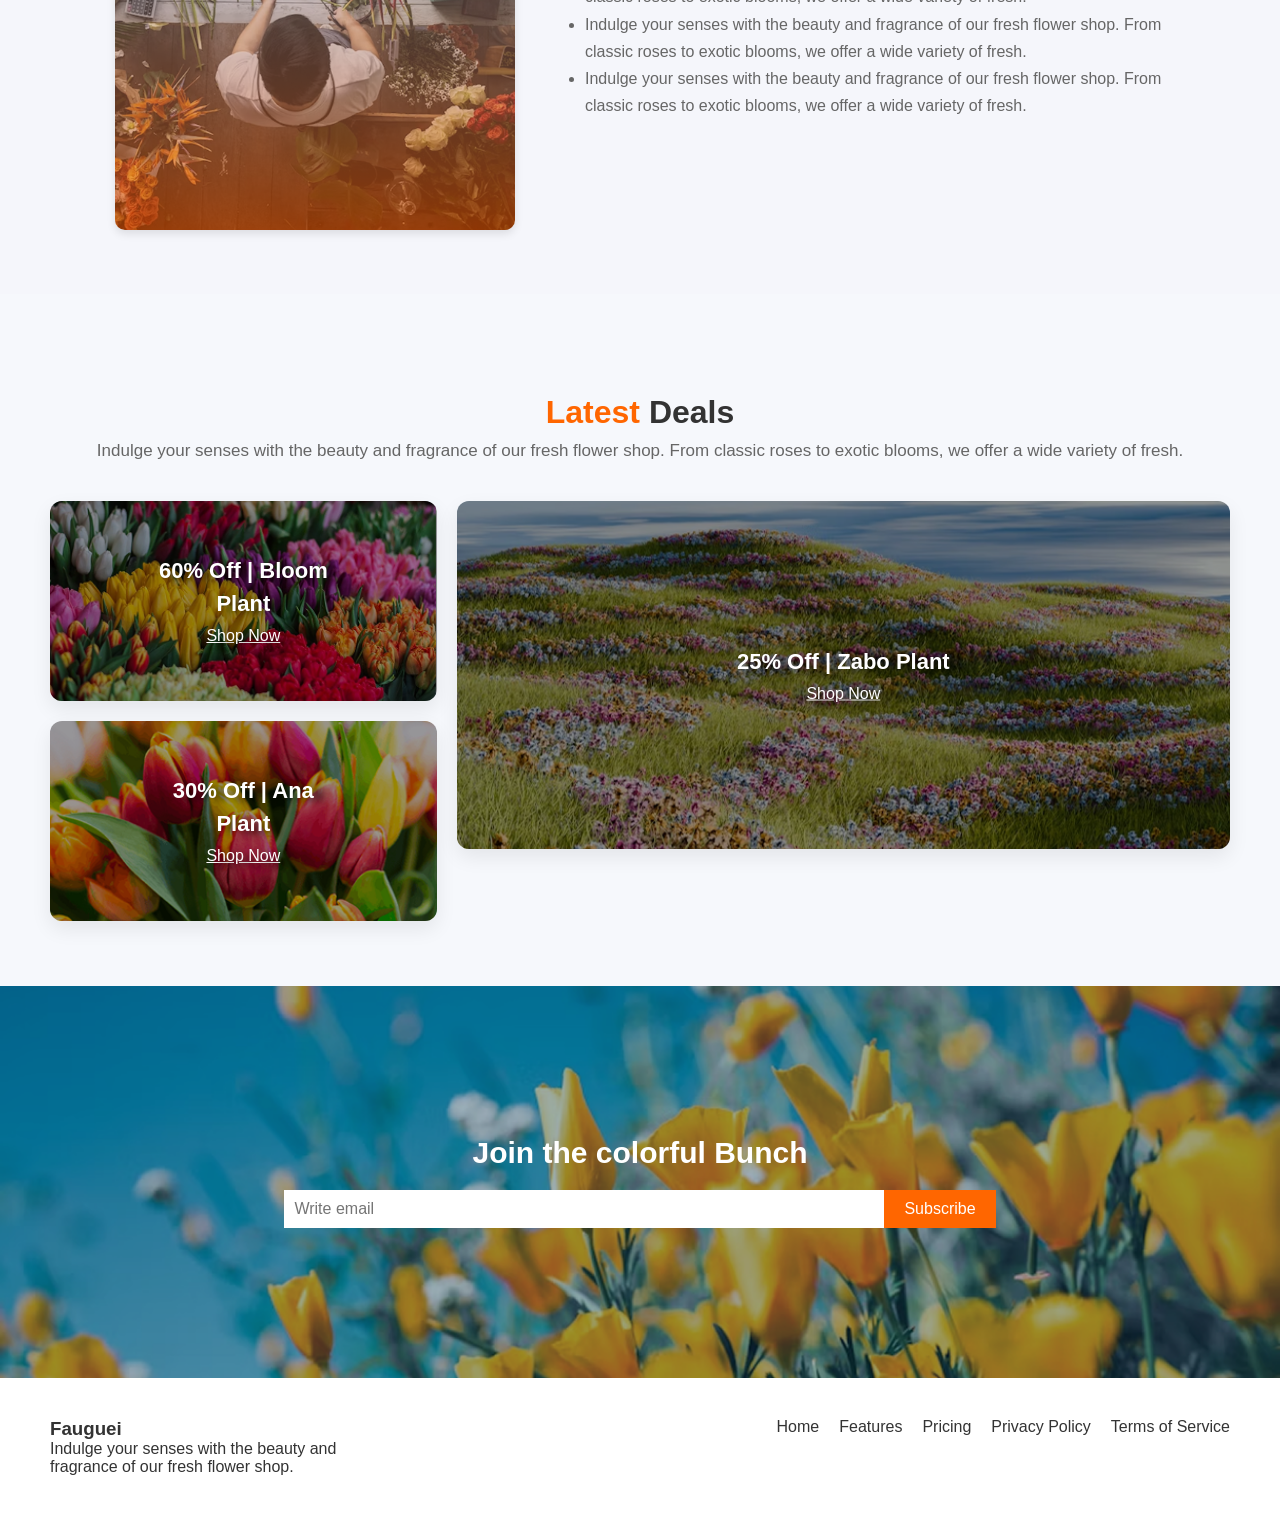
==== commit e3eed8fa: "join section" ====
--- a/assignment2.html
+++ b/assignment2.html
@@ -178,14 +178,15 @@
   </div>
 </section>
 
-
-
-  <!-- Join Section -->
+<!-- Join Section -->
+
   <section class="join-section">
-    <h2>Join the colorful Bunch</h2>
-    <input type="email" placeholder="Write email">
-    <button>Subscribe</button>
-  </section>
+  <h2>Join the colorful Bunch</h2>
+  <div class="join-form">
+    <input type="email" placeholder="Write email"><button>Subscribe</button>
+  </div>
+</section>
+
 
   <!-- Footer -->
   <footer>
--- a/style.css
+++ b/style.css
@@ -389,7 +389,7 @@
   left: 0;
   height: 100%;
   width: 100%;
-  background: rgba(0, 0, 0, 0.4); /* semi-transparent black */
+  background: rgba(0, 0, 0, 0.4); 
   z-index: 1;
 }
 
@@ -403,7 +403,7 @@
   font-weight: 700;
   font-size: 22px;
   line-height: 1.6;
-  text-shadow: 0 7px 6px rgba(0, 0, 0, 0.6); /* clean strong shadow */
+  text-shadow: 0 7px 6px rgba(0, 0, 0, 0.6); 
   z-index: 2;
 }
 
@@ -437,8 +437,8 @@
   font-weight: 700;
   text-align: center;
   line-height: 1.5;
-  z-index: 2; /* must be above overlay */
-  text-shadow: 10px 3px 6px rgba(0, 0, 0, 0.6); /* optional: remove if overlay is strong */
+  z-index: 2; 
+  text-shadow: 10px 3px 6px rgba(0, 0, 0, 0.6); 
 }
 
 .deal-text span {
@@ -475,33 +475,44 @@
 
 /* Join Section */
 .join-section {
-  background: url('https://images.unsplash.com/photo-1501004318641-b39e6451bec6') center/cover;
-  text-align: center;
-  padding: 80px 20px;
+  background: url('news-letter-bg.png') center/cover no-repeat;
+  text-align: center;
+  padding: 150px 20px;
   color: #fff;
 }
 
+/* Heading */
 .join-section h2 {
   font-size: 30px;
   margin-bottom: 20px;
 }
 
-.join-section input {
+/* Form Container */
+.join-form {
+  display: inline-flex;
+  border-radius: 0px;
+  overflow: hidden; /* Ensures flush edges */
+}
+
+/* Input Field */
+.join-form input {
   padding: 10px;
-  width: 250px;
+  width: 600px;
   border: none;
-  border-radius: 4px;
-}
-
-.join-section button {
+  outline: none;
+  font-size: 16px;
+}
+
+/* Subscribe Button */
+.join-form button {
   padding: 10px 20px;
   background: #ff6600;
   color: #fff;
   border: none;
-  margin-left: 10px;
-  border-radius: 4px;
+  font-size: 16px;
   cursor: pointer;
 }
+
 
 /* Footer */
 footer {
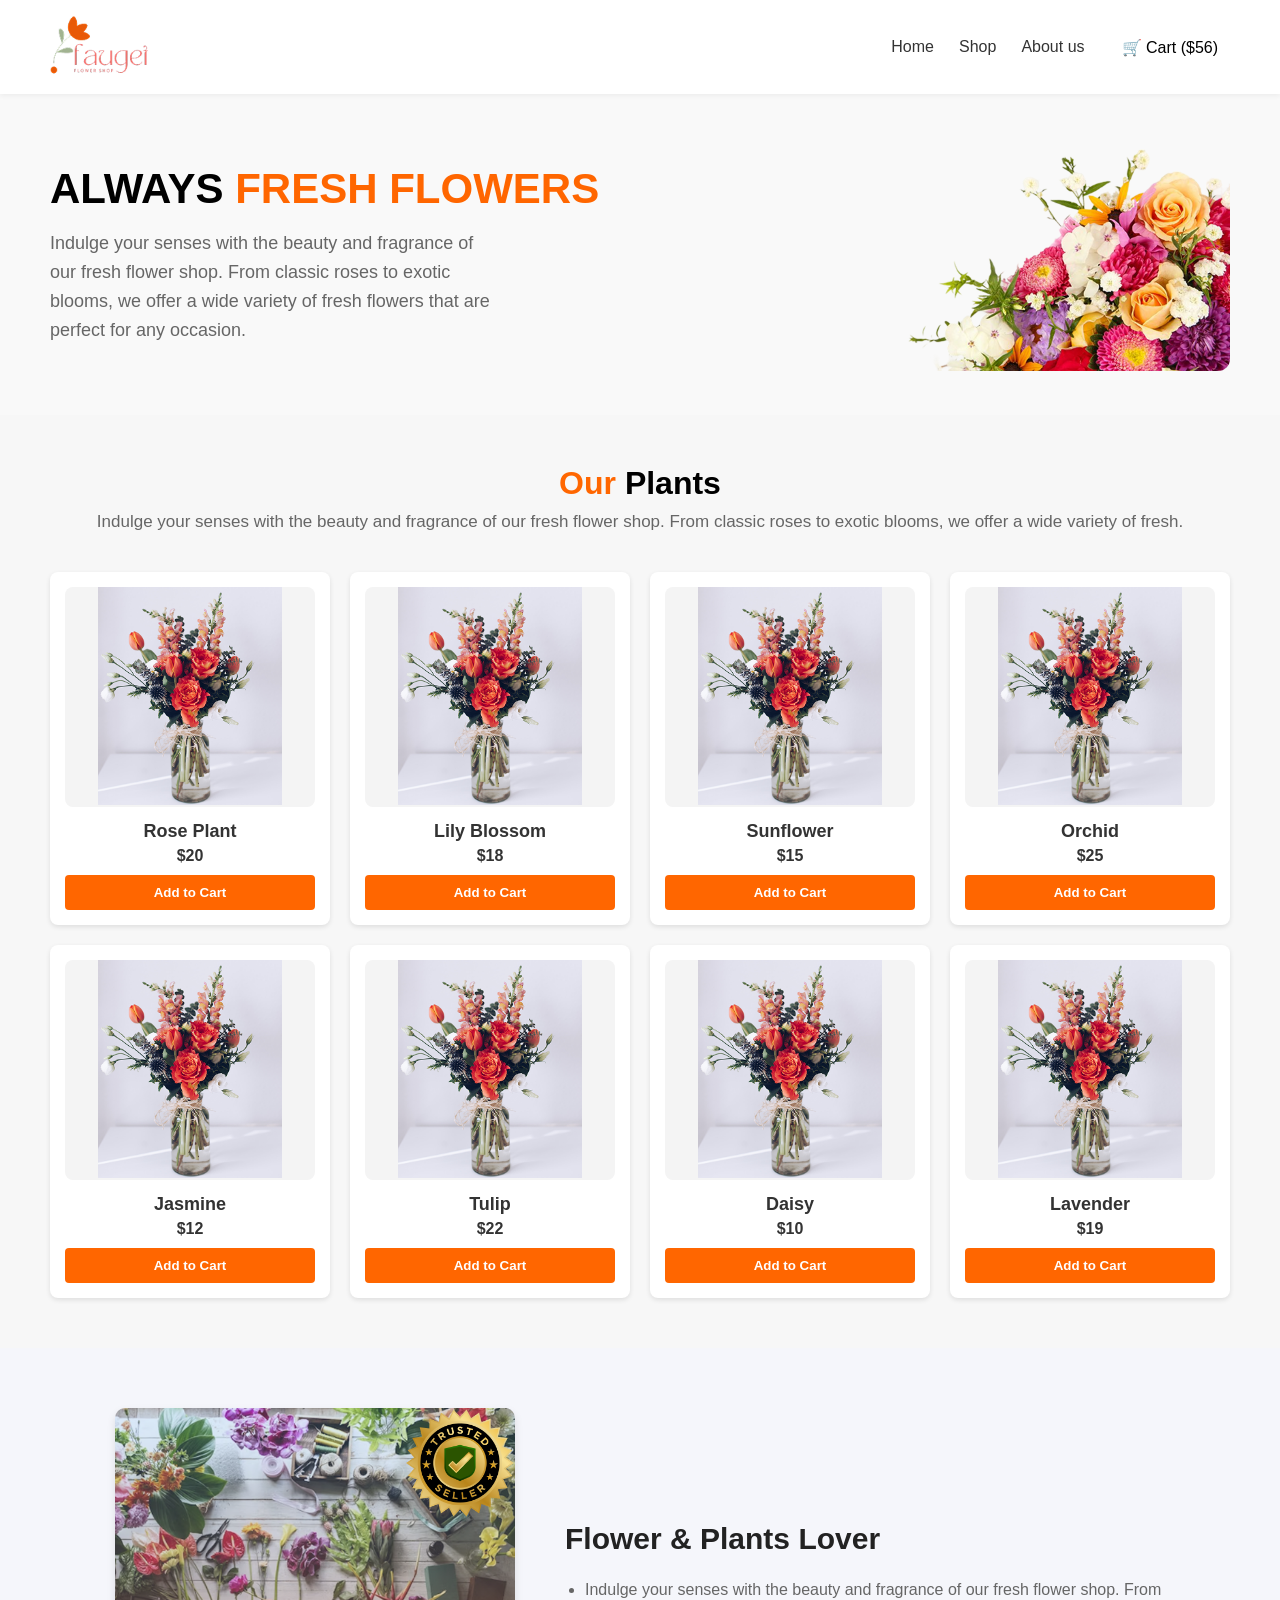
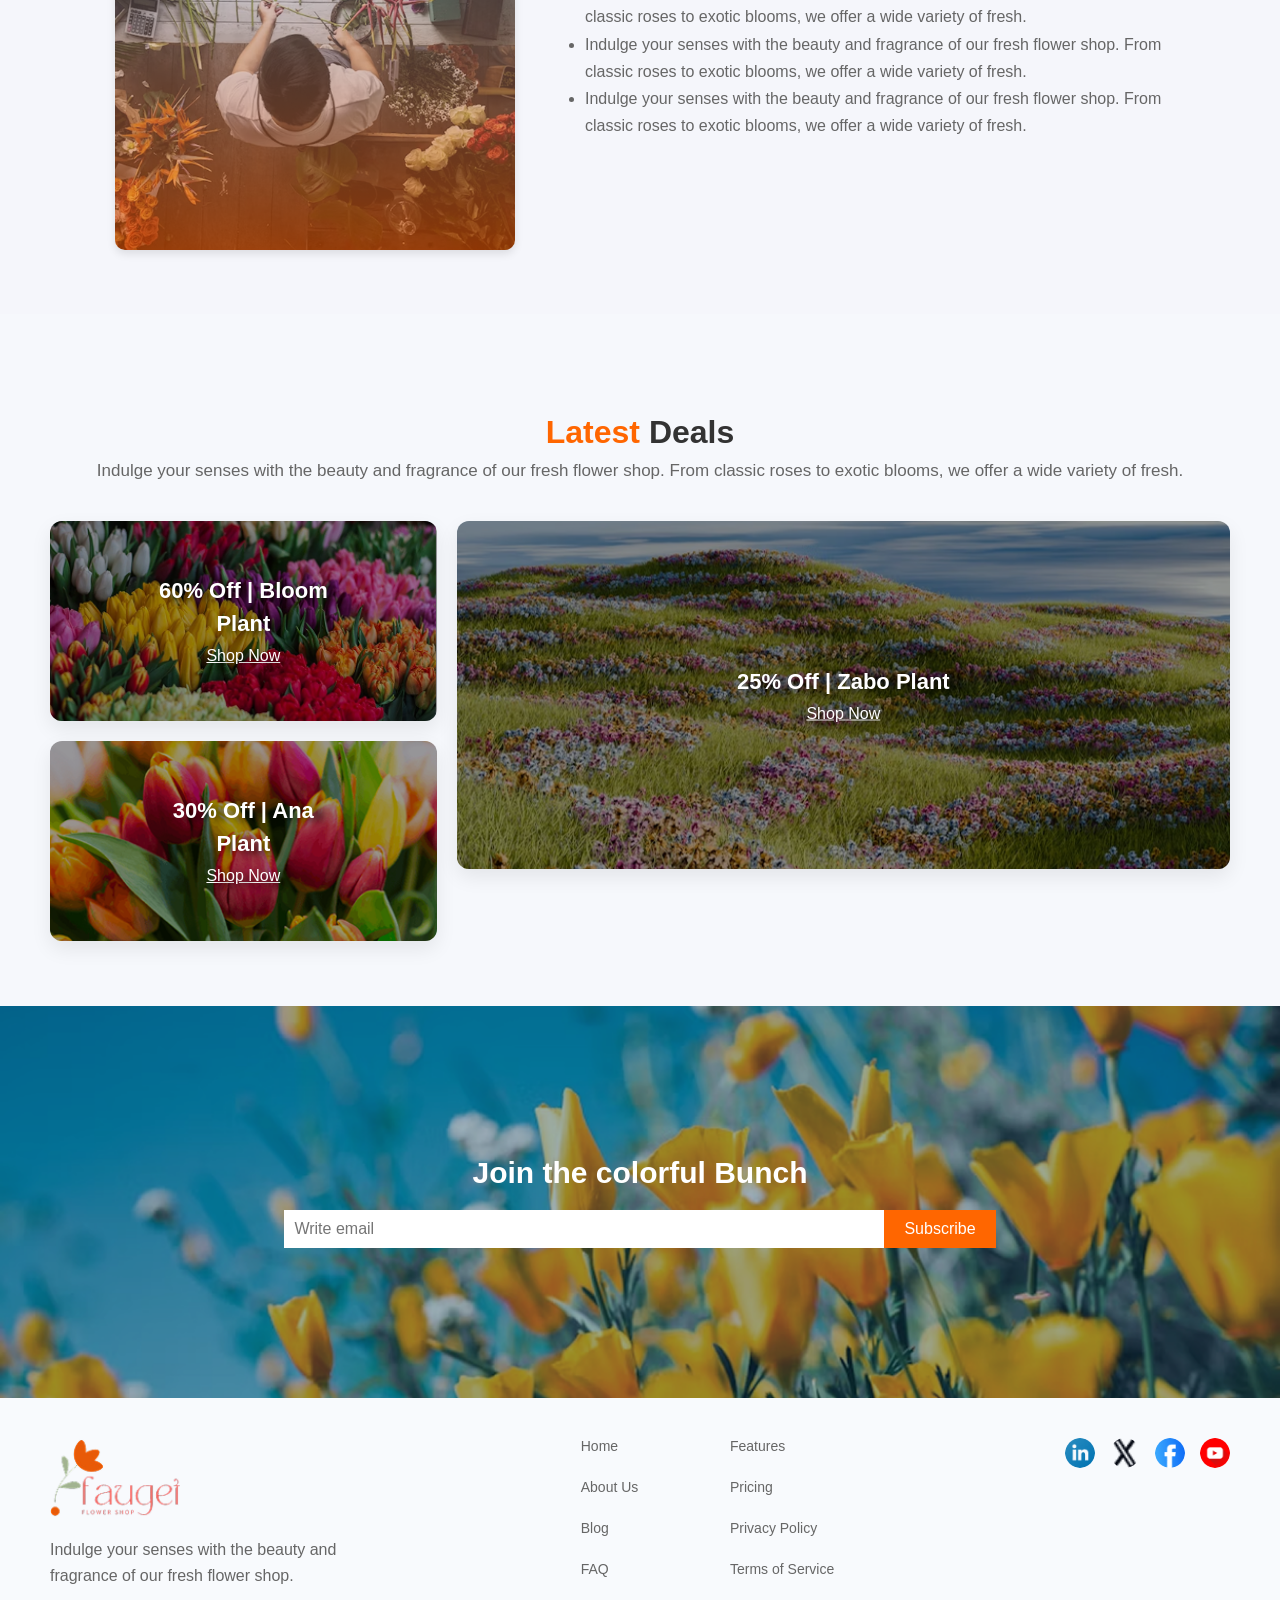
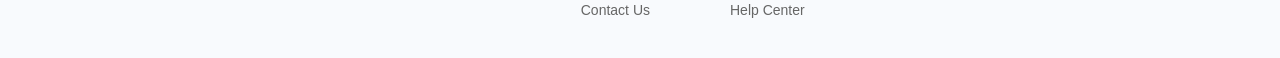
==== commit 7ba55e7e: "footer" ====
--- a/assignment2.html
+++ b/assignment2.html
@@ -189,19 +189,36 @@
 
 
   <!-- Footer -->
-  <footer>
-    <div class="footer-left">
-      <h3>Fauguei</h3>
-      <p>Indulge your senses with the beauty and fragrance of our fresh flower shop.</p>
-    </div>
-    <div class="footer-links">
+<footer>
+  <div class="footer-left">
+    <img src="logo.png" alt="Fauguei Logo" class="footer-logo" />
+    <p>Indulge your senses with the beauty and fragrance of our fresh flower shop.</p>
+  </div>
+
+  <div class="footer-links">
+    <div class="footer-column">
       <a href="#">Home</a>
+      <a href="#">About Us</a>
+      <a href="#">Blog</a>
+      <a href="#">FAQ</a>
+      <a href="#">Contact Us</a>
+    </div>
+    <div class="footer-column">
       <a href="#">Features</a>
       <a href="#">Pricing</a>
       <a href="#">Privacy Policy</a>
       <a href="#">Terms of Service</a>
-    </div>
-  </footer>
+      <a href="#">Help Center</a>
+    </div>
+  </div>
+
+  <div class="footer-social">
+    <a href="#"><img src="icon-linkedin.png" alt="LinkedIn"></a>
+    <a href="#"><img src="icon-twitter.png" alt="Twitter"></a>
+    <a href="#"><img src="icon-facebook.png" alt="Facebook"></a>
+    <a href="#"><img src="icon-youtube.png" alt="YouTube"></a>
+  </div>
+</footer>
 
 </body>
 </html>
--- a/style.css
+++ b/style.css
@@ -30,7 +30,7 @@
 }
 
 .logo img {
-  height: 40px; 
+  height: 60px; 
 }
 
 .menu {
@@ -43,8 +43,12 @@
   text-decoration: none;
   color: #333;
   font-weight: 500;
-}
-
+  transition: all 0.2s ease; 
+}
+.menu a:hover {
+  color: #000;        
+  font-weight: 700;   /* make text bold */
+}
 .menu a.cart {
   background: white;
   color: black;
@@ -491,7 +495,7 @@
 .join-form {
   display: inline-flex;
   border-radius: 0px;
-  overflow: hidden; /* Ensures flush edges */
+  overflow: hidden; 
 }
 
 /* Input Field */
@@ -518,20 +522,69 @@
 footer {
   display: flex;
   justify-content: space-between;
+  align-items: flex-start;
   padding: 40px 50px;
-  background: #fff;
+  background: #f8fafd; 
   flex-wrap: wrap;
+  gap: 30px;
 }
 
 .footer-left {
   max-width: 300px;
 }
 
+.footer-logo {
+  width: 130px;
+  margin-bottom: 15px;
+}
+
+.footer-left p {
+  font-size: 16px;
+  color: #666;
+  line-height: 1.6;
+}
+
 .footer-links {
   display: flex;
-  flex-wrap: wrap;
-  gap: 20px;
-}
+  gap: 80px;
+}
+
+.footer-column {
+  display: flex;
+  flex-direction: column;
+  gap: 25px;
+}
+
+.footer-column a {
+  color: #666;
+  text-decoration: none;
+  font-size: 14px;
+}
+
+.footer-column a:hover {
+  color: #000;
+}
+
+.footer-social {
+  display: flex;
+  gap: 15px;
+  align-items: center;
+}
+
+.footer-social img {
+  width: 30px;
+  height: 30px;
+  border-radius: 50%;
+  transition: transform 0.2s;
+}
+
+.footer-social img:hover {
+  transform: scale(1.1);
+}
+
+
+
+
 
 /* Responsive */
 @media (max-width: 992px) {
@@ -581,4 +634,8 @@
     align-items: center;
     text-align: center;
   }
-}
+  .footer-links {
+    flex-direction: column;
+    gap: 20px;
+  }
+}
